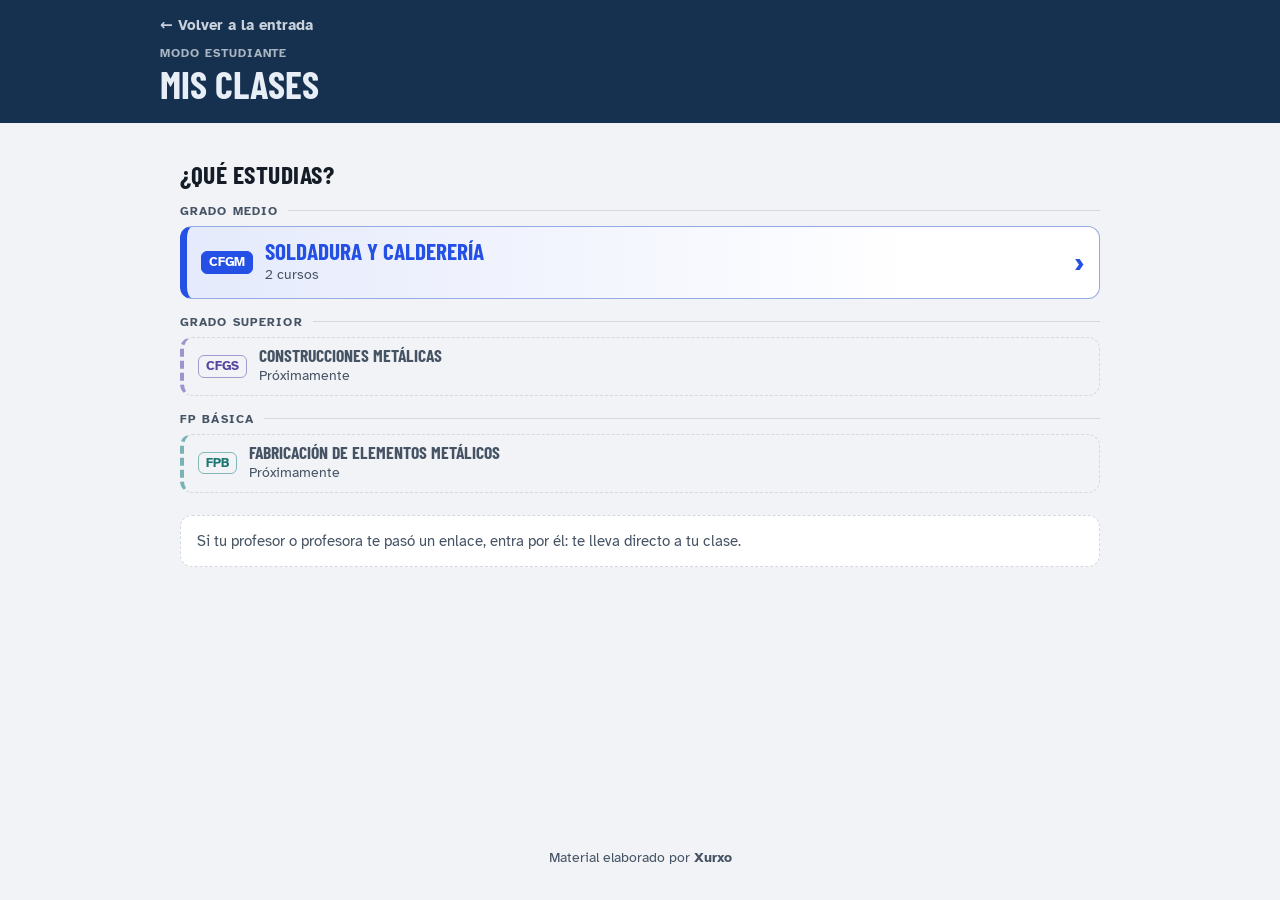
==== clase.html @ 734d3b26 "Add files via upload" ====
<!DOCTYPE html>
<html lang="es">
<head>
<meta charset="utf-8">
<meta name="viewport" content="width=device-width, initial-scale=1, viewport-fit=cover">
<title>Mi clase · Aula-taller de soldadura</title>
<meta name="theme-color" content="#16314F">
<link rel="preconnect" href="https://fonts.googleapis.com">
<link rel="preconnect" href="https://fonts.gstatic.com" crossorigin>
<link href="https://fonts.googleapis.com/css2?family=Atkinson+Hyperlegible:wght@400;700&family=Barlow+Condensed:wght@600;700&display=swap" rel="stylesheet">
<link rel="stylesheet" href="aula.css">
<style>
.ut-cab{background:var(--card);border:1px solid var(--line);border-top:8px solid var(--c);border-radius:14px;overflow:hidden;margin-top:12px}
.ut-cab img{display:block;width:100%;height:140px;object-fit:cover;background:var(--line)}
.ut-cab .tx{padding:12px 16px 16px}
.ut-cab .cod{font-weight:700;color:var(--c);font-size:.9rem}
.ut-cab h2{margin:2px 0 4px;color:var(--c)}
.bloques{list-style:none;padding:0;margin:12px 0 0;display:grid;gap:8px}
.bloques a{display:flex;gap:12px;align-items:center;text-decoration:none;color:inherit;border:1.5px solid var(--line);border-radius:10px;padding:.7rem .8rem;min-height:3.2rem;background:var(--card)}
.bloques a:hover{border-color:var(--c)}
.bloques .n{font-family:var(--f-head);font-size:1.5rem;color:var(--c);width:1.6rem;text-align:center;flex:none}
.bloques .ir{margin-left:auto;color:var(--c);font-weight:700}
.completa{display:inline-block;margin-top:14px;font-weight:700;color:var(--c)}
a.ut{text-decoration:none;color:inherit}
a.ut:hover{border-color:var(--c)}
.previa{background:var(--warn-soft);border-left:4px solid var(--warn);border-radius:8px;padding:8px 12px;margin-top:6px;font-size:.92rem}
a.ut .ir{color:var(--c);font-weight:700;font-size:1.4rem}
</style>
<script src="banco.js"></script>
<script src="aula-datos.js"></script>
<script>document.write('<script src="planificacion.js?v='+Date.now()+'"><\/script>')</script>
</head>
<body>
<header class="top"><div class="in">
  <a href="index.html">← Volver a la entrada</a>
  <div class="etq" id="etq">Modo estudiante</div>
  <h1 id="tit">Mi clase</h1>
</div></header>

<main id="vista"></main>
<footer>Material elaborado por <b>Xurxo</b></footer>

<script>
(function(){
  var B=window.BANCO,A=window.AULA,P=(window.PLAN||{}).clases||{},ORD=(window.PLAN||{}).orden||{};
  // Vista previa del profesor: usa sus cambios sin subir de este navegador
  var PREVIA=new URLSearchParams(location.search).get("previa")==="1";
  if(PREVIA){try{var bo=JSON.parse(localStorage.getItem("aula_plan_borrador"));if(bo){P=bo.clases||bo;ORD=bo.orden||ORD}}catch(e){}}
  var $=function(s){return document.querySelector(s)};
  function esc(s){return String(s).replace(/[&<>"]/g,function(c){return{"&":"&amp;","<":"&lt;",">":"&gt;",'"':"&quot;"}[c]})}
  var POS={migmag:"50% 40%",corte:"30% 50%",trazado:"50% 20%"};
  var UT={};B.temas.forEach(function(t){UT[t.id]=t});
  var CLASE={},CICLO={};A.ciclos.forEach(function(ci){CICLO[ci.id]=ci;ci.cursos.forEach(function(cu){cu.ciclo=ci.corto+" "+ci.nombre;cu.ci=ci;CLASE[cu.id]=cu})});
  // Módulos en el orden que eligió el profesor (los que falten, al final)
  function modsDe(cu){var o=(ORD[cu.id]||[]).slice();return cu.modulos.slice().sort(function(a,b){var i=o.indexOf(a[0]),j=o.indexOf(b[0]);return (i<0?99:i)-(j<0?99:j)})}
  function franja(cu,extra){return '<div class="franja curso-'+cu.n+'"><span class="sello">'+cu.n+'.º</span><div><b>'+esc(cu.nombre)+'</b><span>'+esc(cu.ciclo)+'</span></div>'+(extra||'')+'</div>'}

  // Solo lo publicado
  function publicadas(id,m){return ((P[id]||{})[m]||[]).filter(function(x){return x.pub&&UT[x.ut]}).map(function(x){return UT[x.ut]})}
  function img(t){return '<img src="img/'+t.id+'.jpg" alt="" loading="lazy"'+(POS[t.id]?' style="object-position:'+POS[t.id]+'"':'')+'>'}
  function migas(arr){return '<nav class="migas" aria-label="Dónde estás">'+arr.map(function(x,i){return i<arr.length-1?'<a href="'+x[1]+'">'+esc(x[0])+'</a><span class="sep">›</span>':'<span>'+esc(x[0])+'</span>'}).join("")+'</nav>'}

  var q=new URLSearchParams(location.search),id=q.get("c");
  if(!CLASE[id]){try{var g=localStorage.getItem("aula_clase");if(CLASE[g])id=g}catch(e){}}
  if(CLASE[id]&&!PREVIA){try{localStorage.setItem("aula_clase",id)}catch(e){}}

  // Sin clase: primero el ciclo, después el curso
  function elegirCiclo(){
    $("#tit").textContent="Mis clases";
    var h='<h2>¿Qué estudias?</h2>',grados=[];
    A.ciclos.forEach(function(ci){if(grados.indexOf(ci.grado)<0)grados.push(ci.grado)});
    grados.forEach(function(g){
      h+='<section class="grado"><h3 class="grado-tit">'+esc(g)+'</h3>';
      A.ciclos.filter(function(ci){return ci.grado===g}).forEach(function(ci){
        if(!ci.cursos.length){h+='<div class="fila-ciclo prox" style="--k:'+ci.color+'"><span class="sigla">'+esc(ci.corto)+'</span><span class="tx"><b>'+esc(ci.nombre)+'</b><small>Próximamente</small></span></div>';return}
        h+='<a class="fila-ciclo" style="--k:'+ci.color+'" href="#ci='+ci.id+'"><span class="sigla">'+esc(ci.corto)+'</span><span class="tx"><b>'+esc(ci.nombre)+'</b><small>'+ci.cursos.length+' cursos</small></span><i aria-hidden="true">›</i></a>';
      });
      h+='</section>';
    });
    return h+'<p class="nota">Si tu profesor o profesora te pasó un enlace, entra por él: te lleva directo a tu clase.</p>';
  }
  function elegirCurso(ci){
    $("#tit").textContent=ci.corto+" "+ci.nombre;
    var h='<nav class="migas"><a href="#">Ciclos</a><span class="sep">›</span><span>'+esc(ci.corto+" "+ci.nombre)+'</span></nav><h2>¿En qué curso estás?</h2><div class="lista">';
    ci.cursos.forEach(function(cu){
      h+='<a class="tarj curso curso-'+cu.n+'" href="clase.html?c='+cu.id+'"><span class="sello">'+cu.n+'.º</span><div><h3>'+esc(cu.nombre)+'</h3><p>'+esc(cu.grupo)+'</p></div></a>';
    });
    return h+'</div><p class="nota">¿Quieres verlo todo, sin separar por clase? <a href="estudiar.html">Todos los temas por módulo</a>.</p>';
  }
  function modulos(){
    var cu=CLASE[id];$("#tit").textContent="Mis módulos";
    var con=modsDe(cu).filter(function(m){return publicadas(id,m[0]).length});
    var h=franja(cu)+'<h2>Tus módulos<small>Toca un módulo para ver sus unidades de trabajo.</small></h2>';
    if(!con.length)return h+'<p class="vacio">Tu profesor o profesora todavía no ha publicado unidades. Vuelve más adelante.</p>'+otraClase();
    h+='<div class="rejilla">';
    con.forEach(function(m){var l=publicadas(id,m[0]);
      h+='<a class="tarj modulo" style="--mc:'+m[2]+'" href="#m='+m[0]+'"><span class="codm">'+m[0]+'</span><h3>'+esc(m[1])+'</h3><p>'+l.length+(l.length===1?' unidad':' unidades')+': '+esc(l.map(function(t){return t.nombre}).join(" · "))+'</p></a>'});
    return h+'</div>'+otraClase();
  }
  function otraClase(){return '<p class="nota">¿No es tu clase? <a href="clase.html?c=" id="cambiar">Cambiar de clase</a>.</p>'}
  function unidades(m){
    var cu=CLASE[id],mod=cu.modulos.filter(function(x){return x[0]===m})[0];
    if(!mod)return modulos();
    $("#tit").textContent=mod[1];
    var l=publicadas(id,m);
    var h=migas([[cu.nombre,"#"],[mod[1]]])+franja(cu)+'<div class="franja-mod" style="--mc:'+mod[2]+'"><span class="codm">'+m+'</span><b>'+esc(mod[1])+'</b></div>'+'<h2>Unidades de trabajo</h2>';
    if(!l.length)return h+'<p class="vacio">Este módulo no tiene unidades publicadas ahora mismo.</p>';
    h+='<div class="lista">';
    l.forEach(function(t,i){
      h+='<a class="ut c-'+t.id+'" href="#m='+m+'&ut='+t.id+'">'+img(t)+'<div class="tx"><h3>'+esc(t.nombre)+'</h3><p>'+t.bloques.length+' bloques</p></div><span class="ir" aria-hidden="true">›</span></a>';
    });
    return h+'</div>';
  }
  function unidad(m,u){
    var cu=CLASE[id],mod=cu.modulos.filter(function(x){return x[0]===m})[0],l=publicadas(id,m),i=l.map(function(t){return t.id}).indexOf(u);
    if(!mod)return modulos();
    if(i<0){$("#tit").textContent=mod[1];return migas([[cu.nombre,"#"],[mod[1],"#m="+m]])+'<p class="vacio" style="margin-top:14px">Esta unidad no está disponible ahora. <a href="#m='+m+'">Ver las unidades del módulo</a>.</p>'}
    var t=l[i];$("#tit").textContent=mod[1];
    return migas([[cu.nombre,"#"],[mod[1],"#m="+m],[t.nombre]])+
      '<div class="ut-cab c-'+t.id+'">'+img(t)+'<div class="tx"><span class="cod">Módulo '+m+'</span><h2>'+esc(t.nombre)+'</h2><p>Elige un bloque. Cada uno trae sus dibujos y un test al final.</p>'+
      '<ol class="bloques">'+t.bloques.map(function(b){return '<li><a href="'+t.web+'#'+b.pag+'"><span class="n">'+b.n+'</span><span>'+esc(b.nombre)+'</span><span class="ir" aria-hidden="true">›</span></a></li>'}).join("")+'</ol>'+
      '<a class="completa" href="'+t.web+'">Abrir la unidad completa →</a></div></div>'+
      '<p class="nota">La unidad se abre en un solo archivo con todas sus imágenes: si lo guardas en el móvil, funciona sin conexión.</p>';
  }

  function ruta(){
    var o={};location.hash.slice(1).split("&").forEach(function(p){var kv=p.split("=");if(kv[0])o[kv[0]]=decodeURIComponent(kv[1]||"")});
    document.body.className=CLASE[id]?"curso-"+CLASE[id].n:"";
    var h=!CLASE[id]?(o.ci&&CICLO[o.ci]&&CICLO[o.ci].cursos.length?elegirCurso(CICLO[o.ci]):elegirCiclo()):o.ut?unidad(o.m,o.ut):o.m?unidades(o.m):modulos();
    if(PREVIA)h='<p class="previa">Vista previa del profesor: así lo verá el alumnado cuando subas la planificación.</p>'+h;
    $("#vista").innerHTML=h;
    document.title=$("#tit").textContent+" · Aula-taller";
    var c=$("#cambiar");if(c)c.addEventListener("click",function(){try{localStorage.removeItem("aula_clase")}catch(e){}});
    window.scrollTo(0,0);
  }
  window.addEventListener("hashchange",ruta);ruta();
})();
</script>
</body>
</html>
---- aula.css ----
/* Estilo común de profesor.html y clase.html (mismo aspecto que index.html y estudiar.html) */
:root{
  --paper:#F1F3F6;--card:#fff;--ink:#141C28;--ink2:#465364;--line:#D3D9E0;--head:#16314F;--head-ink:#E8EEF5;
  --arc:#2450E6;--arc-soft:#E3E9FF;--gas:#0B857B;--gas-soft:#DDF3F0;--molten:#C74A08;--steel:#4A5F78;--warn:#9A6A00;--warn-soft:#FFF4D6;
  --violet:#5B3FB8;--violet-soft:#ECE7FB;
  --f-body:"Atkinson Hyperlegible",system-ui,-apple-system,"Segoe UI",sans-serif;
  --f-head:"Barlow Condensed","Arial Narrow",Impact,sans-serif;
}
@media (prefers-color-scheme:dark){:root{--paper:#0E141B;--card:#161E29;--ink:#E8EEF5;--ink2:#A2AFBE;--line:#2A3543;--head:#0B1826;--arc:#8FA8FF;--arc-soft:#1C2647;--gas:#4FD1C5;--gas-soft:#123331;--molten:#FF9159;--steel:#9DB2C8;--warn:#F2C14E;--warn-soft:#3A2F10;--violet:#B7A4FF;--violet-soft:#2A2147;color-scheme:dark}}
*{box-sizing:border-box;margin:0}
body{background:var(--paper);color:var(--ink);font-family:var(--f-body);line-height:1.45;min-height:100vh;display:flex;flex-direction:column}
header.top{background:var(--head);color:var(--head-ink);padding:14px max(20px,env(safe-area-inset-right)) 20px max(20px,env(safe-area-inset-left))}
header.top .in,main,footer{max-width:960px;margin:0 auto;width:100%}
header.top a{color:var(--head-ink);opacity:.85;font-weight:700;text-decoration:none;font-size:.95rem}
.etq{font-size:.75rem;letter-spacing:.08em;text-transform:uppercase;font-weight:700;opacity:.7;margin-top:8px}
h1{font-family:var(--f-head);font-size:clamp(1.8rem,5vw,2.4rem);line-height:1;margin:2px 0 0;text-transform:uppercase}
.intro{max-width:40rem;opacity:.9}
main{padding:16px max(20px,env(safe-area-inset-right)) 32px max(20px,env(safe-area-inset-left));flex:1}
h2{font-family:var(--f-head);font-size:1.6rem;text-transform:uppercase;letter-spacing:.02em;margin:22px 0 10px;line-height:1.05}
h2 small{display:block;font-family:var(--f-body);text-transform:none;letter-spacing:0;font-size:.95rem;color:var(--ink2);font-weight:400;margin-top:4px}
button{font:inherit;cursor:pointer}
a:focus-visible,button:focus-visible{outline:3px solid var(--c,var(--arc));outline-offset:2px}

/* Migas: dónde estoy */
.migas{display:flex;flex-wrap:wrap;gap:4px 6px;align-items:center;font-size:.95rem;color:var(--ink2);margin-top:4px}
.migas a{color:var(--c,var(--arc));font-weight:700;text-decoration:underline;text-underline-offset:3px}
.migas span.sep{opacity:.6}

/* Tarjetas grandes para elegir (clases, módulos, catálogo) */
.rejilla{display:grid;gap:12px;grid-template-columns:repeat(auto-fill,minmax(260px,1fr))}
a.tarj{display:flex;flex-direction:column;text-decoration:none;color:inherit;background:var(--card);border:1px solid var(--line);border-left:6px solid var(--c,var(--arc));border-radius:12px;padding:14px 16px;min-height:5rem}
a.tarj:hover{border-color:var(--c,var(--arc))}
a.tarj .cod{font-weight:700;color:var(--c,var(--arc));font-size:.9rem}
a.tarj h3{font-family:var(--f-head);font-size:1.55rem;line-height:1.05;text-transform:uppercase;margin:2px 0 6px}
a.tarj p{color:var(--ink2);font-size:.92rem}
a.tarj.vacia{opacity:.62;border-left-color:var(--line)}
a.tarj.grande{border-left-width:0;border-top:8px solid var(--c);padding:20px}
a.tarj.grande h3{font-size:2rem;color:var(--c)}

/* Unidades de trabajo */
.ut{background:var(--card);border:1px solid var(--line);border-left:6px solid var(--c);border-radius:12px;display:flex;gap:12px;align-items:center;padding:10px 12px;min-height:4.4rem}
.ut img{width:64px;height:64px;border-radius:8px;object-fit:cover;flex:none;background:var(--line)}
.ut .tx{flex:1;min-width:0}
.ut h3{font-family:var(--f-head);font-size:1.35rem;line-height:1.05;text-transform:uppercase}
.ut p{color:var(--ink2);font-size:.88rem}
.ut .acc{display:flex;gap:6px;flex-wrap:wrap;justify-content:flex-end}
.lista{display:grid;gap:10px}

.btn{text-decoration:none;display:inline-flex;align-items:center;justify-content:center;border:2px solid var(--c,var(--arc));background:var(--card);color:var(--c,var(--arc));border-radius:10px;padding:.45rem .8rem;font-weight:700;min-height:2.6rem;white-space:nowrap}
.btn.lleno{background:var(--c,var(--arc));color:#fff}
.btn.mini{min-width:2.6rem;padding:.3rem .5rem}
.btn[disabled]{opacity:.35;cursor:default}
.btn.gris{--c:var(--steel)}

.c-electrodo{--c:var(--warn)}.c-migmag{--c:var(--arc)}.c-tig{--c:var(--gas)}.c-corte{--c:var(--molten)}.c-montaje,.c-tuberia{--c:var(--steel)}.c-trazado{--c:var(--molten)}

.nota{margin-top:22px;background:var(--card);border:1px dashed var(--line);border-radius:12px;padding:14px 16px;color:var(--ink2);font-size:.95rem}
.vacio{color:var(--ink2);background:var(--card);border:1px dashed var(--line);border-radius:12px;padding:16px}
footer{text-align:center;color:var(--ink2);font-size:.85rem;padding:24px 20px 32px}
@media (max-width:560px){
  .ut{flex-wrap:wrap}.ut img{width:52px;height:52px}
  .ut .acc{width:100%;justify-content:flex-start;flex-wrap:wrap;gap:5px}
  .ut .acc .btn{padding:.3rem .55rem;font-size:.92rem;min-height:2.5rem}
  .ut .acc .btn.mini{min-width:2.4rem}
}

/* ---------- Jerarquía: ciclo → curso → módulo ---------- */
/* Cada curso tiene su color (--cc) y su sello grande; se ve en tarjetas, franja y cabecera */
.curso-1{--cc:var(--gas);--cc-soft:var(--gas-soft)}
.curso-2{--cc:var(--molten);--cc-soft:#FBE7DA}
@media (prefers-color-scheme:dark){.curso-2{--cc-soft:#3A2214}}
body.curso-1 header.top,body.curso-2 header.top{border-bottom:6px solid var(--cc)}
.sello{display:inline-grid;place-items:center;flex:none;width:3.4rem;height:3.4rem;border-radius:12px;background:var(--cc);color:#fff;font-family:var(--f-head);font-size:1.9rem;line-height:1}
@media (prefers-color-scheme:dark){.sello{color:#0E141B}}
a.tarj.curso{flex-direction:row;align-items:center;gap:14px;border-left:0;border-top:0;border:2px solid var(--cc);background:linear-gradient(90deg,var(--cc-soft),var(--card) 70%);padding:18px}
a.tarj.curso h3{color:var(--cc);font-size:2rem;margin:0}
a.tarj.curso .cifra{color:var(--ink);font-weight:700;margin-top:4px}
.franja{display:flex;align-items:center;gap:12px;background:var(--cc-soft);border-left:6px solid var(--cc);border-radius:10px;padding:10px 12px;margin-top:10px}
.franja .sello{width:2.6rem;height:2.6rem;font-size:1.45rem;border-radius:9px}
.franja b{display:block;font-family:var(--f-head);font-size:1.35rem;text-transform:uppercase;line-height:1;color:var(--cc)}
.franja span{font-size:.9rem;color:var(--ink2)}
.franja span.sello{color:#fff;font-size:1.45rem}
.franja .mod{margin-left:auto;text-align:right}
/* Ciclos */
a.tarj.ciclo{border-left:0;border-top:8px solid var(--c);padding:20px}
a.tarj.ciclo .grado{font-size:.8rem;letter-spacing:.08em;text-transform:uppercase;font-weight:700;color:var(--c)}
a.tarj.ciclo h3{font-size:2rem;color:var(--ink)}
a.tarj.ciclo .chips{display:flex;gap:6px;margin-top:10px;flex-wrap:wrap}
a.tarj.ciclo .chips span{font-weight:700;font-size:.85rem;border-radius:999px;padding:2px 10px;background:var(--cc);color:#fff}
.tarj.prox{display:flex;flex-direction:column;background:transparent;border:2px dashed var(--line);border-radius:12px;padding:20px;color:var(--ink2)}
.tarj.prox .grado{font-size:.8rem;letter-spacing:.08em;text-transform:uppercase;font-weight:700}
.tarj.prox h3{font-family:var(--f-head);font-size:1.6rem;text-transform:uppercase;line-height:1.05;margin:2px 0 6px}
@media (prefers-color-scheme:dark){.franja span.sello{color:#0E141B}}

/* ---------- Color de cada módulo (--mc, sale de aula-datos.js) ---------- */
a.tarj.modulo{border-left:8px solid var(--mc)}
a.tarj.modulo:hover{border-color:var(--mc)}
.codm{display:inline-block;align-self:flex-start;background:var(--mc);color:#fff;font-weight:700;font-size:.85rem;border-radius:6px;padding:1px 8px;letter-spacing:.02em}
.franja .codm{margin-left:auto}
.franja-mod{display:flex;align-items:center;gap:10px;margin-top:8px;border-left:6px solid var(--mc);padding:6px 10px;background:var(--card);border-radius:8px}
.franja-mod b{font-family:var(--f-head);font-size:1.3rem;text-transform:uppercase;line-height:1.05}

/* ---------- Reordenar con el dedo (aula-orden.js) ---------- */
.ordenable>*{-webkit-touch-callout:none;-webkit-user-select:none;user-select:none}
.ordenando{cursor:grabbing}
.arrastrando{position:relative;z-index:20;box-shadow:0 10px 28px rgba(0,0,0,.25);transform-origin:center;opacity:.96;cursor:grabbing}
.asa{flex:none;display:inline-grid;place-items:center;width:2rem;min-height:2.6rem;color:var(--ink2);font-size:1.3rem;cursor:grab;touch-action:none;border-radius:6px}
.asa:hover{background:var(--paper)}
.pista{font-size:.88rem;color:var(--ink2);margin:-4px 0 10px}
a.tarj{position:relative}
a.tarj .asa{position:absolute;top:4px;right:4px}
.ut .asa{margin-left:-6px}

/* ---------- Elegir ciclo: agrupado por grado, filas tranquilas ---------- */
.grado{margin-top:14px}
.grado-tit{font-size:.78rem;letter-spacing:.09em;text-transform:uppercase;font-weight:700;color:var(--ink2);margin:0 0 6px;display:flex;align-items:center;gap:10px}
.grado-tit::after{content:"";flex:1;height:1px;background:var(--line)}
.fila-ciclo{display:flex;align-items:center;gap:12px;text-decoration:none;color:inherit;background:var(--card);border:1px solid var(--line);border-radius:12px;padding:12px 14px;min-height:4rem}
a.fila-ciclo:hover{border-color:var(--c,var(--arc))}
.fila-ciclo .sigla{flex:none;font-weight:700;font-size:.8rem;color:var(--ink2);border:1.5px solid var(--line);border-radius:6px;padding:1px 7px}
.fila-ciclo .tx{flex:1;min-width:0}
.fila-ciclo b{display:block;font-family:var(--f-head);font-size:1.45rem;line-height:1.05;text-transform:uppercase}
.fila-ciclo small{display:block;color:var(--ink2);font-size:.88rem;margin-top:2px}
.fila-ciclo i{font-style:normal;font-size:1.6rem;font-weight:700;color:var(--c,var(--arc))}
.fila-ciclo.prox{background:transparent;border-style:dashed;min-height:3.2rem;padding:8px 14px}
.fila-ciclo.prox b{font-size:1.1rem;color:var(--ink2)}
/* Color de cada ciclo (--k): la fila activa lo luce; «Próximamente» solo lo insinúa */
a.fila-ciclo{border:1.5px solid color-mix(in srgb,var(--k) 35%,var(--line));border-left:7px solid var(--k);background:linear-gradient(90deg,color-mix(in srgb,var(--k) 12%,var(--card)),var(--card) 80%)}
a.fila-ciclo:hover{border-color:var(--k)}
a.fila-ciclo .sigla{background:var(--k);border-color:var(--k);color:#fff}
a.fila-ciclo b{color:var(--k)}
a.fila-ciclo i{color:var(--k)}
.fila-ciclo.prox{border-left:4px dashed color-mix(in srgb,var(--k) 45%,var(--line))}
.fila-ciclo.prox .sigla{color:color-mix(in srgb,var(--k) 70%,var(--ink2));border-color:color-mix(in srgb,var(--k) 40%,var(--line))}
@media (prefers-color-scheme:dark){
  a.fila-ciclo{--k2:color-mix(in srgb,var(--k) 55%,#fff)}
  a.fila-ciclo b,a.fila-ciclo i{color:var(--k2)}
  a.fila-ciclo{background:linear-gradient(90deg,color-mix(in srgb,var(--k) 22%,var(--card)),var(--card) 80%)}
}
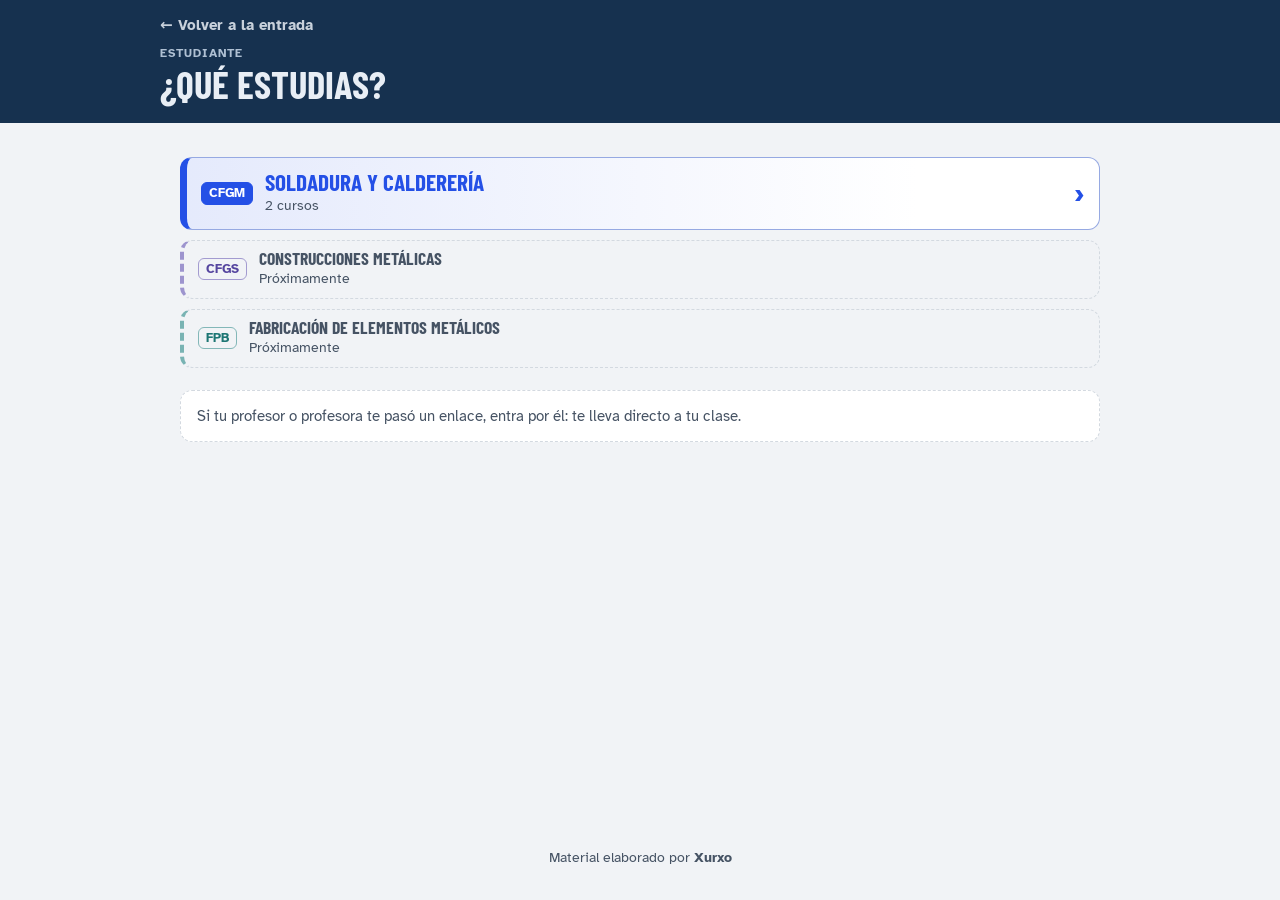
==== commit 823e28fd: "Add files via upload" ====
--- a/clase.html
+++ b/clase.html
@@ -13,7 +13,6 @@
 .ut-cab{background:var(--card);border:1px solid var(--line);border-top:8px solid var(--c);border-radius:14px;overflow:hidden;margin-top:12px}
 .ut-cab img{display:block;width:100%;height:140px;object-fit:cover;background:var(--line)}
 .ut-cab .tx{padding:12px 16px 16px}
-.ut-cab .cod{font-weight:700;color:var(--c);font-size:.9rem}
 .ut-cab h2{margin:2px 0 4px;color:var(--c)}
 .bloques{list-style:none;padding:0;margin:12px 0 0;display:grid;gap:8px}
 .bloques a{display:flex;gap:12px;align-items:center;text-decoration:none;color:inherit;border:1.5px solid var(--line);border-radius:10px;padding:.7rem .8rem;min-height:3.2rem;background:var(--card)}
@@ -23,101 +22,100 @@
 .completa{display:inline-block;margin-top:14px;font-weight:700;color:var(--c)}
 a.ut{text-decoration:none;color:inherit}
 a.ut:hover{border-color:var(--c)}
-.previa{background:var(--warn-soft);border-left:4px solid var(--warn);border-radius:8px;padding:8px 12px;margin-top:6px;font-size:.92rem}
 a.ut .ir{color:var(--c);font-weight:700;font-size:1.4rem}
+.ciclos{display:grid;gap:10px;margin-top:18px}
+.arriba{margin-top:14px}
 </style>
 <script src="banco.js"></script>
 <script src="aula-datos.js"></script>
-<script>document.write('<script src="planificacion.js?v='+Date.now()+'"><\/script>')</script>
 </head>
 <body>
 <header class="top"><div class="in">
-  <a href="index.html">← Volver a la entrada</a>
-  <div class="etq" id="etq">Modo estudiante</div>
+  <a class="volver-top" href="index.html">← Volver a la entrada</a>
+  <div class="etq">Estudiante</div>
   <h1 id="tit">Mi clase</h1>
 </div></header>
 
 <main id="vista"></main>
+<nav class="barra" aria-label="Navegación">
+  <a class="atras" id="bAtras" href="#"><svg viewBox="0 0 24 24" fill="none" stroke="currentColor" stroke-width="2.4" stroke-linecap="round" stroke-linejoin="round" aria-hidden="true"><path d="M15 5l-7 7 7 7"/></svg>Atrás</a>
+  <a id="bInicio" href="#"><svg viewBox="0 0 24 24" fill="none" stroke="currentColor" stroke-width="2.2" stroke-linecap="round" stroke-linejoin="round" aria-hidden="true"><path d="M3 11l9-7 9 7"/><path d="M5 10v10h14V10"/></svg>Inicio</a>
+  <a href="index.html"><svg viewBox="0 0 24 24" fill="none" stroke="currentColor" stroke-width="2.2" stroke-linecap="round" stroke-linejoin="round" aria-hidden="true"><path d="M14 4h5v16h-5"/><path d="M10 8l-4 4 4 4"/><path d="M6 12h10"/></svg>Salir</a>
+</nav>
 <footer>Material elaborado por <b>Xurxo</b></footer>
 
 <script>
 (function(){
-  var B=window.BANCO,A=window.AULA,P=(window.PLAN||{}).clases||{},ORD=(window.PLAN||{}).orden||{};
-  // Vista previa del profesor: usa sus cambios sin subir de este navegador
-  var PREVIA=new URLSearchParams(location.search).get("previa")==="1";
-  if(PREVIA){try{var bo=JSON.parse(localStorage.getItem("aula_plan_borrador"));if(bo){P=bo.clases||bo;ORD=bo.orden||ORD}}catch(e){}}
+  // Apuntes del alumnado: ciclo → curso → módulo → unidades → bloques.
+  // Lo que se trabaja en cada momento lo publica el profesor en Google Classroom; aquí está todo.
+  var B=window.BANCO,A=window.AULA;
   var $=function(s){return document.querySelector(s)};
+  // Barra de abajo (móvil): Atrás sube un nivel; Inicio va al principio de este espacio
+  function barra(atras,inicio){var a=document.getElementById("bAtras"),i=document.getElementById("bInicio");a.href=atras||"#";a.classList.toggle("off",!atras);i.href=inicio||"#";i.classList.toggle("off",!inicio)}
   function esc(s){return String(s).replace(/[&<>"]/g,function(c){return{"&":"&amp;","<":"&lt;",">":"&gt;",'"':"&quot;"}[c]})}
   var POS={migmag:"50% 40%",corte:"30% 50%",trazado:"50% 20%"};
-  var UT={};B.temas.forEach(function(t){UT[t.id]=t});
-  var CLASE={},CICLO={};A.ciclos.forEach(function(ci){CICLO[ci.id]=ci;ci.cursos.forEach(function(cu){cu.ciclo=ci.corto+" "+ci.nombre;cu.ci=ci;CLASE[cu.id]=cu})});
-  // Módulos en el orden que eligió el profesor (los que falten, al final)
-  function modsDe(cu){var o=(ORD[cu.id]||[]).slice();return cu.modulos.slice().sort(function(a,b){var i=o.indexOf(a[0]),j=o.indexOf(b[0]);return (i<0?99:i)-(j<0?99:j)})}
-  function franja(cu,extra){return '<div class="franja curso-'+cu.n+'"><span class="sello">'+cu.n+'.º</span><div><b>'+esc(cu.nombre)+'</b><span>'+esc(cu.ciclo)+'</span></div>'+(extra||'')+'</div>'}
-
-  // Solo lo publicado
-  function publicadas(id,m){return ((P[id]||{})[m]||[]).filter(function(x){return x.pub&&UT[x.ut]}).map(function(x){return UT[x.ut]})}
+  var CLASE={};A.ciclos.forEach(function(ci){ci.cursos.forEach(function(cu){cu.ciclo=ci.corto+" "+ci.nombre;cu.ci=ci;CLASE[cu.id]=cu})});
+  var CICLO={};A.ciclos.forEach(function(ci){CICLO[ci.id]=ci});
+  function utsDe(m){return B.temas.filter(function(t){return t.modulos.indexOf(m)>=0})}
+  function etq(html){$("header .etq").innerHTML=html||"Estudiante"}
+  function franja(cu){return '<div class="franja curso-'+cu.n+'"><span class="sello">'+cu.n+'.º</span><div><b>'+esc(cu.nombre)+'</b><span>'+esc(cu.ciclo)+'</span></div></div>'}
+  function etqMod(cu,mod){etq('<span class="codm" style="--mc:'+mod[2]+'">'+mod[0]+'</span>'+esc(cu.nombre+" · "+cu.ciclo))}
+  function franjaMod(mod){return '<div class="franja-mod" style="--mc:'+mod[2]+'"><span class="codm">'+mod[0]+'</span><b>'+esc(mod[1])+'</b></div>'}
   function img(t){return '<img src="img/'+t.id+'.jpg" alt="" loading="lazy"'+(POS[t.id]?' style="object-position:'+POS[t.id]+'"':'')+'>'}
   function migas(arr){return '<nav class="migas" aria-label="Dónde estás">'+arr.map(function(x,i){return i<arr.length-1?'<a href="'+x[1]+'">'+esc(x[0])+'</a><span class="sep">›</span>':'<span>'+esc(x[0])+'</span>'}).join("")+'</nav>'}
 
   var q=new URLSearchParams(location.search),id=q.get("c");
-  if(!CLASE[id]){try{var g=localStorage.getItem("aula_clase");if(CLASE[g])id=g}catch(e){}}
-  if(CLASE[id]&&!PREVIA){try{localStorage.setItem("aula_clase",id)}catch(e){}}
+  // ?c= vacío: el alumno quiere elegir otra clase (no se usa la guardada)
+  if(!CLASE[id]&&!q.has("c")){try{var g=localStorage.getItem("aula_clase");if(CLASE[g])id=g}catch(e){}}
+  var mia=null;try{mia=localStorage.getItem("aula_clase")}catch(e){}
+  if(CLASE[id]){try{localStorage.setItem("aula_clase",id)}catch(e){}}
 
-  // Sin clase: primero el ciclo, después el curso
+  // Sin clase: primero el ciclo (la sigla CFGM, CFGS, FPB ya dice el grado), después el curso
   function elegirCiclo(){
-    $("#tit").textContent="Mis clases";
-    var h='<h2>¿Qué estudias?</h2>',grados=[];
-    A.ciclos.forEach(function(ci){if(grados.indexOf(ci.grado)<0)grados.push(ci.grado)});
-    grados.forEach(function(g){
-      h+='<section class="grado"><h3 class="grado-tit">'+esc(g)+'</h3>';
-      A.ciclos.filter(function(ci){return ci.grado===g}).forEach(function(ci){
-        if(!ci.cursos.length){h+='<div class="fila-ciclo prox" style="--k:'+ci.color+'"><span class="sigla">'+esc(ci.corto)+'</span><span class="tx"><b>'+esc(ci.nombre)+'</b><small>Próximamente</small></span></div>';return}
-        h+='<a class="fila-ciclo" style="--k:'+ci.color+'" href="#ci='+ci.id+'"><span class="sigla">'+esc(ci.corto)+'</span><span class="tx"><b>'+esc(ci.nombre)+'</b><small>'+ci.cursos.length+' cursos</small></span><i aria-hidden="true">›</i></a>';
-      });
-      h+='</section>';
+    $("#tit").textContent="¿Qué estudias?";
+    var h='<div class="ciclos">';
+    A.ciclos.filter(function(ci){return ci.cursos.length}).forEach(function(ci){
+      h+='<a class="fila-ciclo" style="--k:'+ci.color+'" href="clase.html?c=#ci='+ci.id+'"><span class="sigla">'+esc(ci.corto)+'</span><span class="tx"><b>'+esc(ci.nombre)+'</b><small>'+ci.cursos.length+' cursos</small></span><i aria-hidden="true">›</i></a>';
     });
-    return h+'<p class="nota">Si tu profesor o profesora te pasó un enlace, entra por él: te lleva directo a tu clase.</p>';
+    A.ciclos.filter(function(ci){return !ci.cursos.length}).forEach(function(ci){
+      h+='<div class="fila-ciclo prox" style="--k:'+ci.color+'"><span class="sigla">'+esc(ci.corto)+'</span><span class="tx"><b>'+esc(ci.nombre)+'</b><small>Próximamente</small></span></div>';
+    });
+    return h+'</div><p class="nota">Si tu profesor o profesora te pasó un enlace, entra por él: te lleva directo a tu clase.</p>';
   }
   function elegirCurso(ci){
     $("#tit").textContent=ci.corto+" "+ci.nombre;
-    var h='<nav class="migas"><a href="#">Ciclos</a><span class="sep">›</span><span>'+esc(ci.corto+" "+ci.nombre)+'</span></nav><h2>¿En qué curso estás?</h2><div class="lista">';
+    var h=migas([["Ciclos","#"],[ci.corto+" "+ci.nombre]])+'<div class="lista arriba">';
     ci.cursos.forEach(function(cu){
       h+='<a class="tarj curso curso-'+cu.n+'" href="clase.html?c='+cu.id+'"><span class="sello">'+cu.n+'.º</span><div><h3>'+esc(cu.nombre)+'</h3><p>'+esc(cu.grupo)+'</p></div></a>';
     });
     return h+'</div><p class="nota">¿Quieres verlo todo, sin separar por clase? <a href="estudiar.html">Todos los temas por módulo</a>.</p>';
   }
   function modulos(){
-    var cu=CLASE[id];$("#tit").textContent="Mis módulos";
-    var con=modsDe(cu).filter(function(m){return publicadas(id,m[0]).length});
-    var h=franja(cu)+'<h2>Tus módulos<small>Toca un módulo para ver sus unidades de trabajo.</small></h2>';
-    if(!con.length)return h+'<p class="vacio">Tu profesor o profesora todavía no ha publicado unidades. Vuelve más adelante.</p>'+otraClase();
-    h+='<div class="rejilla">';
-    con.forEach(function(m){var l=publicadas(id,m[0]);
-      h+='<a class="tarj modulo" style="--mc:'+m[2]+'" href="#m='+m[0]+'"><span class="codm">'+m[0]+'</span><h3>'+esc(m[1])+'</h3><p>'+l.length+(l.length===1?' unidad':' unidades')+': '+esc(l.map(function(t){return t.nombre}).join(" · "))+'</p></a>'});
-    return h+'</div>'+otraClase();
+    var cu=CLASE[id];$("#tit").textContent=cu.nombre;etq(esc(cu.ciclo));
+    var h='<div class="rejilla arriba">';
+    cu.modulos.forEach(function(m){
+      var l=utsDe(m[0]);
+      if(!l.length){h+='<a class="tarj modulo vacia" style="--mc:'+m[2]+'" href="#m='+m[0]+'"><span class="codm">'+m[0]+'</span><h3>'+esc(m[1])+'</h3><p>Todavía sin apuntes</p></a>';return}
+      h+='<a class="tarj modulo" style="--mc:'+m[2]+'" href="#m='+m[0]+'"><span class="codm">'+m[0]+'</span><h3>'+esc(m[1])+'</h3><p>'+l.length+(l.length===1?' unidad: ':' unidades: ')+esc(l.map(function(t){return t.nombre}).join(" · "))+'</p></a>';
+    });
+    return h+'</div><p class="nota">¿No es tu clase? <a href="clase.html?c=" id="cambiar">Cambiar de clase</a>.</p>';
   }
-  function otraClase(){return '<p class="nota">¿No es tu clase? <a href="clase.html?c=" id="cambiar">Cambiar de clase</a>.</p>'}
+  function modDe(m){return CLASE[id].modulos.filter(function(x){return x[0]===m})[0]}
   function unidades(m){
-    var cu=CLASE[id],mod=cu.modulos.filter(function(x){return x[0]===m})[0];
-    if(!mod)return modulos();
-    $("#tit").textContent=mod[1];
-    var l=publicadas(id,m);
-    var h=migas([[cu.nombre,"#"],[mod[1]]])+franja(cu)+'<div class="franja-mod" style="--mc:'+mod[2]+'"><span class="codm">'+m+'</span><b>'+esc(mod[1])+'</b></div>'+'<h2>Unidades de trabajo</h2>';
-    if(!l.length)return h+'<p class="vacio">Este módulo no tiene unidades publicadas ahora mismo.</p>';
-    h+='<div class="lista">';
-    l.forEach(function(t,i){
-      h+='<a class="ut c-'+t.id+'" href="#m='+m+'&ut='+t.id+'">'+img(t)+'<div class="tx"><h3>'+esc(t.nombre)+'</h3><p>'+t.bloques.length+' bloques</p></div><span class="ir" aria-hidden="true">›</span></a>';
-    });
-    return h+'</div>';
+    var cu=CLASE[id],mod=modDe(m);if(!mod)return modulos();
+    $("#tit").textContent=mod[1];etqMod(cu,mod);
+    var l=utsDe(m),h=migas([[cu.nombre,"#"],[mod[1]]]);
+    if(!l.length)return h+'<p class="vacio arriba">Este módulo todavía no tiene apuntes.</p>';
+    return h+'<div class="lista arriba">'+l.map(function(t){
+      return '<a class="ut c-'+t.id+'" href="#m='+m+'&ut='+t.id+'">'+img(t)+'<div class="tx"><h3>'+esc(t.nombre)+'</h3><p>'+t.bloques.length+' bloques</p></div><span class="ir" aria-hidden="true">›</span></a>';
+    }).join("")+'</div>';
   }
   function unidad(m,u){
-    var cu=CLASE[id],mod=cu.modulos.filter(function(x){return x[0]===m})[0],l=publicadas(id,m),i=l.map(function(t){return t.id}).indexOf(u);
-    if(!mod)return modulos();
-    if(i<0){$("#tit").textContent=mod[1];return migas([[cu.nombre,"#"],[mod[1],"#m="+m]])+'<p class="vacio" style="margin-top:14px">Esta unidad no está disponible ahora. <a href="#m='+m+'">Ver las unidades del módulo</a>.</p>'}
-    var t=l[i];$("#tit").textContent=mod[1];
+    var cu=CLASE[id],mod=modDe(m),t=B.temas.filter(function(x){return x.id===u})[0];
+    if(!mod)return modulos();if(!t)return unidades(m);
+    $("#tit").textContent=mod[1];etqMod(cu,mod);
     return migas([[cu.nombre,"#"],[mod[1],"#m="+m],[t.nombre]])+
-      '<div class="ut-cab c-'+t.id+'">'+img(t)+'<div class="tx"><span class="cod">Módulo '+m+'</span><h2>'+esc(t.nombre)+'</h2><p>Elige un bloque. Cada uno trae sus dibujos y un test al final.</p>'+
+      '<div class="ut-cab c-'+t.id+'">'+img(t)+'<div class="tx"><h2>'+esc(t.nombre)+'</h2><p>Elige un bloque. Cada uno trae sus dibujos y un test al final.</p>'+
       '<ol class="bloques">'+t.bloques.map(function(b){return '<li><a href="'+t.web+'#'+b.pag+'"><span class="n">'+b.n+'</span><span>'+esc(b.nombre)+'</span><span class="ir" aria-hidden="true">›</span></a></li>'}).join("")+'</ol>'+
       '<a class="completa" href="'+t.web+'">Abrir la unidad completa →</a></div></div>'+
       '<p class="nota">La unidad se abre en un solo archivo con todas sus imágenes: si lo guardas en el móvil, funciona sin conexión.</p>';
@@ -125,12 +123,18 @@
 
   function ruta(){
     var o={};location.hash.slice(1).split("&").forEach(function(p){var kv=p.split("=");if(kv[0])o[kv[0]]=decodeURIComponent(kv[1]||"")});
+    etq();
     document.body.className=CLASE[id]?"curso-"+CLASE[id].n:"";
-    var h=!CLASE[id]?(o.ci&&CICLO[o.ci]&&CICLO[o.ci].cursos.length?elegirCurso(CICLO[o.ci]):elegirCiclo()):o.ut?unidad(o.m,o.ut):o.m?unidades(o.m):modulos();
-    if(PREVIA)h='<p class="previa">Vista previa del profesor: así lo verá el alumnado cuando subas la planificación.</p>'+h;
+    var h,casa=CLASE[mia]?"clase.html?c="+mia:"clase.html?c=";
+    if(!CLASE[id]){
+      if(o.ci&&CICLO[o.ci]&&CICLO[o.ci].cursos.length){h=elegirCurso(CICLO[o.ci]);barra("clase.html?c=",casa)}
+      else{h=elegirCiclo();barra(null,CLASE[mia]?casa:null)}
+    }
+    else if(o.ut){h=unidad(o.m,o.ut);barra("#m="+o.m,"clase.html?c="+id)}
+    else if(o.m){h=unidades(o.m);barra("clase.html?c="+id,"clase.html?c="+id)}
+    else{h=modulos();barra("clase.html?c=#ci="+CLASE[id].ci.id,null)}
     $("#vista").innerHTML=h;
     document.title=$("#tit").textContent+" · Aula-taller";
-    var c=$("#cambiar");if(c)c.addEventListener("click",function(){try{localStorage.removeItem("aula_clase")}catch(e){}});
     window.scrollTo(0,0);
   }
   window.addEventListener("hashchange",ruta);ruta();
--- a/aula.css
+++ b/aula.css
@@ -12,7 +12,8 @@
 header.top{background:var(--head);color:var(--head-ink);padding:14px max(20px,env(safe-area-inset-right)) 20px max(20px,env(safe-area-inset-left))}
 header.top .in,main,footer{max-width:960px;margin:0 auto;width:100%}
 header.top a{color:var(--head-ink);opacity:.85;font-weight:700;text-decoration:none;font-size:.95rem}
-.etq{font-size:.75rem;letter-spacing:.08em;text-transform:uppercase;font-weight:700;opacity:.7;margin-top:8px}
+.etq{font-size:.75rem;letter-spacing:.08em;text-transform:uppercase;font-weight:700;color:#AFC0D3;margin-top:8px;display:flex;align-items:center;gap:8px;flex-wrap:wrap}
+.etq .codm{font-size:.78rem;letter-spacing:.02em}
 h1{font-family:var(--f-head);font-size:clamp(1.8rem,5vw,2.4rem);line-height:1;margin:2px 0 0;text-transform:uppercase}
 .intro{max-width:40rem;opacity:.9}
 main{padding:16px max(20px,env(safe-area-inset-right)) 32px max(20px,env(safe-area-inset-left));flex:1}
@@ -137,3 +138,22 @@
   a.fila-ciclo b,a.fila-ciclo i{color:var(--k2)}
   a.fila-ciclo{background:linear-gradient(90deg,color-mix(in srgb,var(--k) 22%,var(--card)),var(--card) 80%)}
 }
+
+/* Google Classroom: verde para todo lo que lleva a Classroom */
+:root{--cr:#1E7E34;--cr-soft:#E3F3E6}
+@media (prefers-color-scheme:dark){:root{--cr:#5FCB7A;--cr-soft:#14301C}}
+.btn.cr.lleno{color:#fff}
+@media (prefers-color-scheme:dark){.btn.cr.lleno{color:#0E141B}}
+
+/* ---------- Barra de abajo en el móvil: Atrás · Inicio · Salir ---------- */
+.barra{display:none}
+@media (max-width:760px){
+  .barra{display:flex;position:fixed;left:0;right:0;bottom:0;z-index:30;background:var(--card);border-top:1px solid var(--line);box-shadow:0 -4px 14px rgba(0,0,0,.06);padding:4px max(8px,env(safe-area-inset-right)) calc(4px + env(safe-area-inset-bottom)) max(8px,env(safe-area-inset-left))}
+  .barra a{flex:1;display:flex;flex-direction:column;align-items:center;justify-content:center;gap:1px;min-height:3.3rem;text-decoration:none;color:var(--ink2);font-size:.8rem;font-weight:700;border-radius:10px}
+  .barra a svg{width:24px;height:24px}
+  .barra a:active{background:var(--paper)}
+  .barra a.off{opacity:.3;pointer-events:none}
+  .barra a.atras{color:var(--c,var(--arc))}
+  body{padding-bottom:calc(64px + env(safe-area-inset-bottom))}
+  header.top .volver-top{display:none}
+}
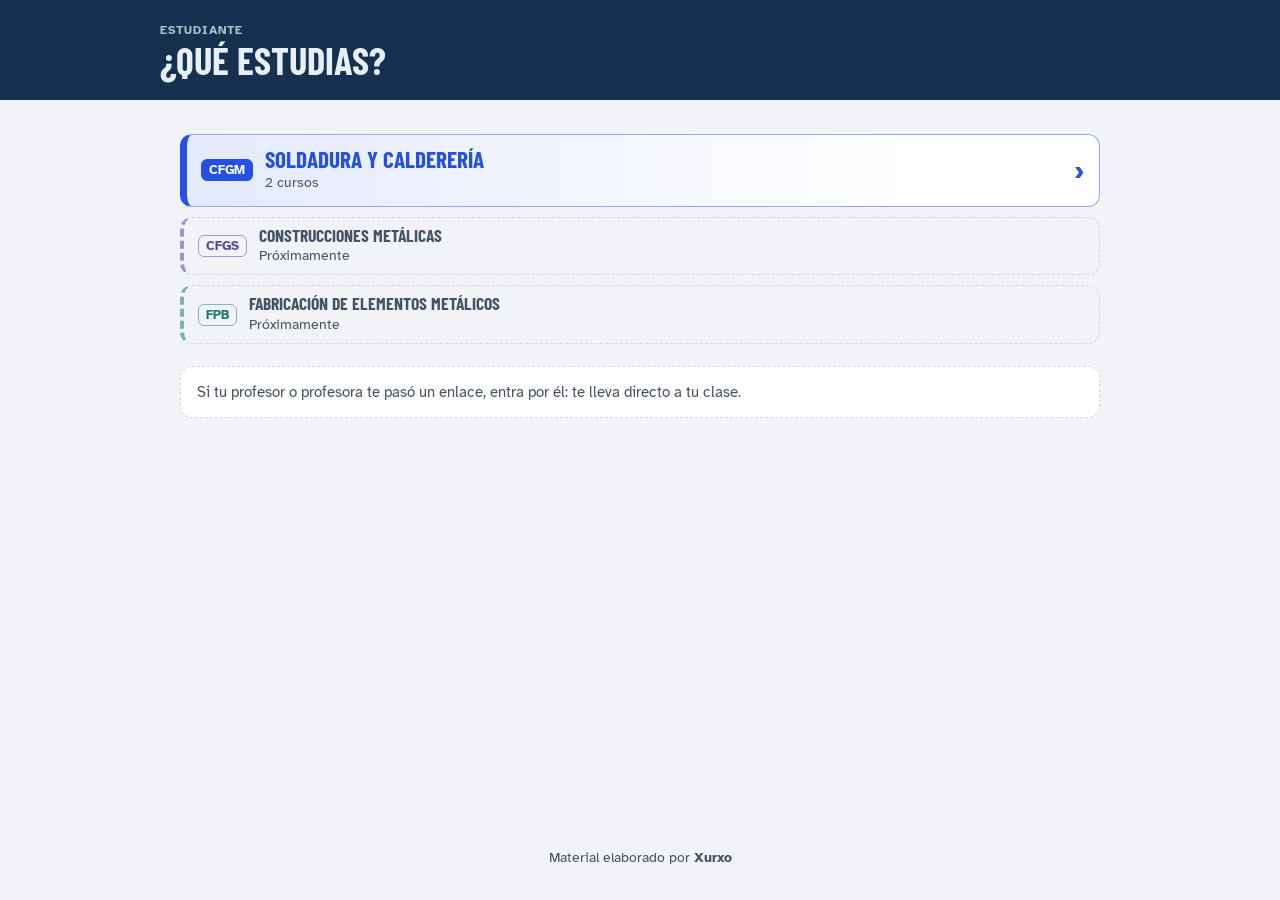
==== commit 506b7330: "Add files via upload" ====
--- a/clase.html
+++ b/clase.html
@@ -31,7 +31,6 @@
 </head>
 <body>
 <header class="top"><div class="in">
-  <a class="volver-top" href="index.html">← Volver a la entrada</a>
   <div class="etq">Estudiante</div>
   <h1 id="tit">Mi clase</h1>
 </div></header>
@@ -40,7 +39,6 @@
 <nav class="barra" aria-label="Navegación">
   <a class="atras" id="bAtras" href="#"><svg viewBox="0 0 24 24" fill="none" stroke="currentColor" stroke-width="2.4" stroke-linecap="round" stroke-linejoin="round" aria-hidden="true"><path d="M15 5l-7 7 7 7"/></svg>Atrás</a>
   <a id="bInicio" href="#"><svg viewBox="0 0 24 24" fill="none" stroke="currentColor" stroke-width="2.2" stroke-linecap="round" stroke-linejoin="round" aria-hidden="true"><path d="M3 11l9-7 9 7"/><path d="M5 10v10h14V10"/></svg>Inicio</a>
-  <a href="index.html"><svg viewBox="0 0 24 24" fill="none" stroke="currentColor" stroke-width="2.2" stroke-linecap="round" stroke-linejoin="round" aria-hidden="true"><path d="M14 4h5v16h-5"/><path d="M10 8l-4 4 4 4"/><path d="M6 12h10"/></svg>Salir</a>
 </nav>
 <footer>Material elaborado por <b>Xurxo</b></footer>
 
@@ -51,7 +49,7 @@
   var B=window.BANCO,A=window.AULA;
   var $=function(s){return document.querySelector(s)};
   // Barra de abajo (móvil): Atrás sube un nivel; Inicio va al principio de este espacio
-  function barra(atras,inicio){var a=document.getElementById("bAtras"),i=document.getElementById("bInicio");a.href=atras||"#";a.classList.toggle("off",!atras);i.href=inicio||"#";i.classList.toggle("off",!inicio)}
+  function barra(atras,inicio){var a=document.getElementById("bAtras"),i=document.getElementById("bInicio");a.href=atras||"#";a.classList.toggle("off",!atras);i.href=inicio||"#";i.classList.toggle("off",!inicio);a.parentNode.hidden=!atras&&!inicio;document.body.classList.toggle("sin-barra",!atras&&!inicio)}
   function esc(s){return String(s).replace(/[&<>"]/g,function(c){return{"&":"&amp;","<":"&lt;",">":"&gt;",'"':"&quot;"}[c]})}
   var POS={migmag:"50% 40%",corte:"30% 50%",trazado:"50% 20%"};
   var CLASE={};A.ciclos.forEach(function(ci){ci.cursos.forEach(function(cu){cu.ciclo=ci.corto+" "+ci.nombre;cu.ci=ci;CLASE[cu.id]=cu})});
--- a/aula.css
+++ b/aula.css
@@ -157,3 +157,24 @@
   body{padding-bottom:calc(64px + env(safe-area-inset-bottom))}
   header.top .volver-top{display:none}
 }
+
+/* ---------- Ventana «Montar en Classroom» ---------- */
+dialog#crDlg{border:0;border-radius:16px;padding:0;width:min(560px,94vw);max-height:88vh;background:var(--card);color:var(--ink);box-shadow:0 20px 60px rgba(0,0,0,.35)}
+dialog#crDlg::backdrop{background:rgba(10,20,30,.55)}
+.cr-in{padding:16px 18px 20px;overflow:auto;max-height:88vh}
+.cr-cab{display:flex;align-items:center;gap:10px;border-bottom:3px solid var(--cr);padding-bottom:8px;margin-bottom:12px}
+.cr-cab h2{margin:0;flex:1;color:var(--cr)}
+.cr-x{background:none;border:0;font-size:1.3rem;color:var(--ink2);min-width:2.6rem;min-height:2.6rem;border-radius:8px}
+#crCuerpo p{margin:8px 0}
+#crCuerpo select{font:inherit;color:var(--ink);background:var(--paper);border:1.5px solid var(--line);border-radius:8px;padding:.5rem .6rem;width:100%;min-height:2.8rem}
+.cr-lab{display:block;font-weight:700;margin:12px 0 4px}
+.cr-uts{display:grid;gap:2px}
+.cr-uts .chk{display:flex;gap:8px;align-items:center;min-height:2.4rem}
+.cr-uts input{width:1.2rem;height:1.2rem;accent-color:var(--cr)}
+.cr-uts small{color:var(--ink2)}
+.cr-log{list-style:none;padding:0;margin:4px 0;display:grid;gap:4px;font-size:.95rem}
+.cr-error{background:#FDECEC;color:#8A1C1C;border-left:4px solid #C62828;border-radius:8px;padding:8px 12px}
+.cr-aviso{background:var(--warn-soft);border-left:4px solid var(--warn);border-radius:8px;padding:8px 12px;font-size:.9rem}
+@media (prefers-color-scheme:dark){.cr-error{background:#3A1515;color:#FFB4B4}}
+@media (max-width:560px){dialog#crDlg{width:100vw;max-width:100vw;margin:auto 0 0;border-radius:16px 16px 0 0}}
+@media (max-width:760px){.barra[hidden]{display:none}body.sin-barra{padding-bottom:0}}
